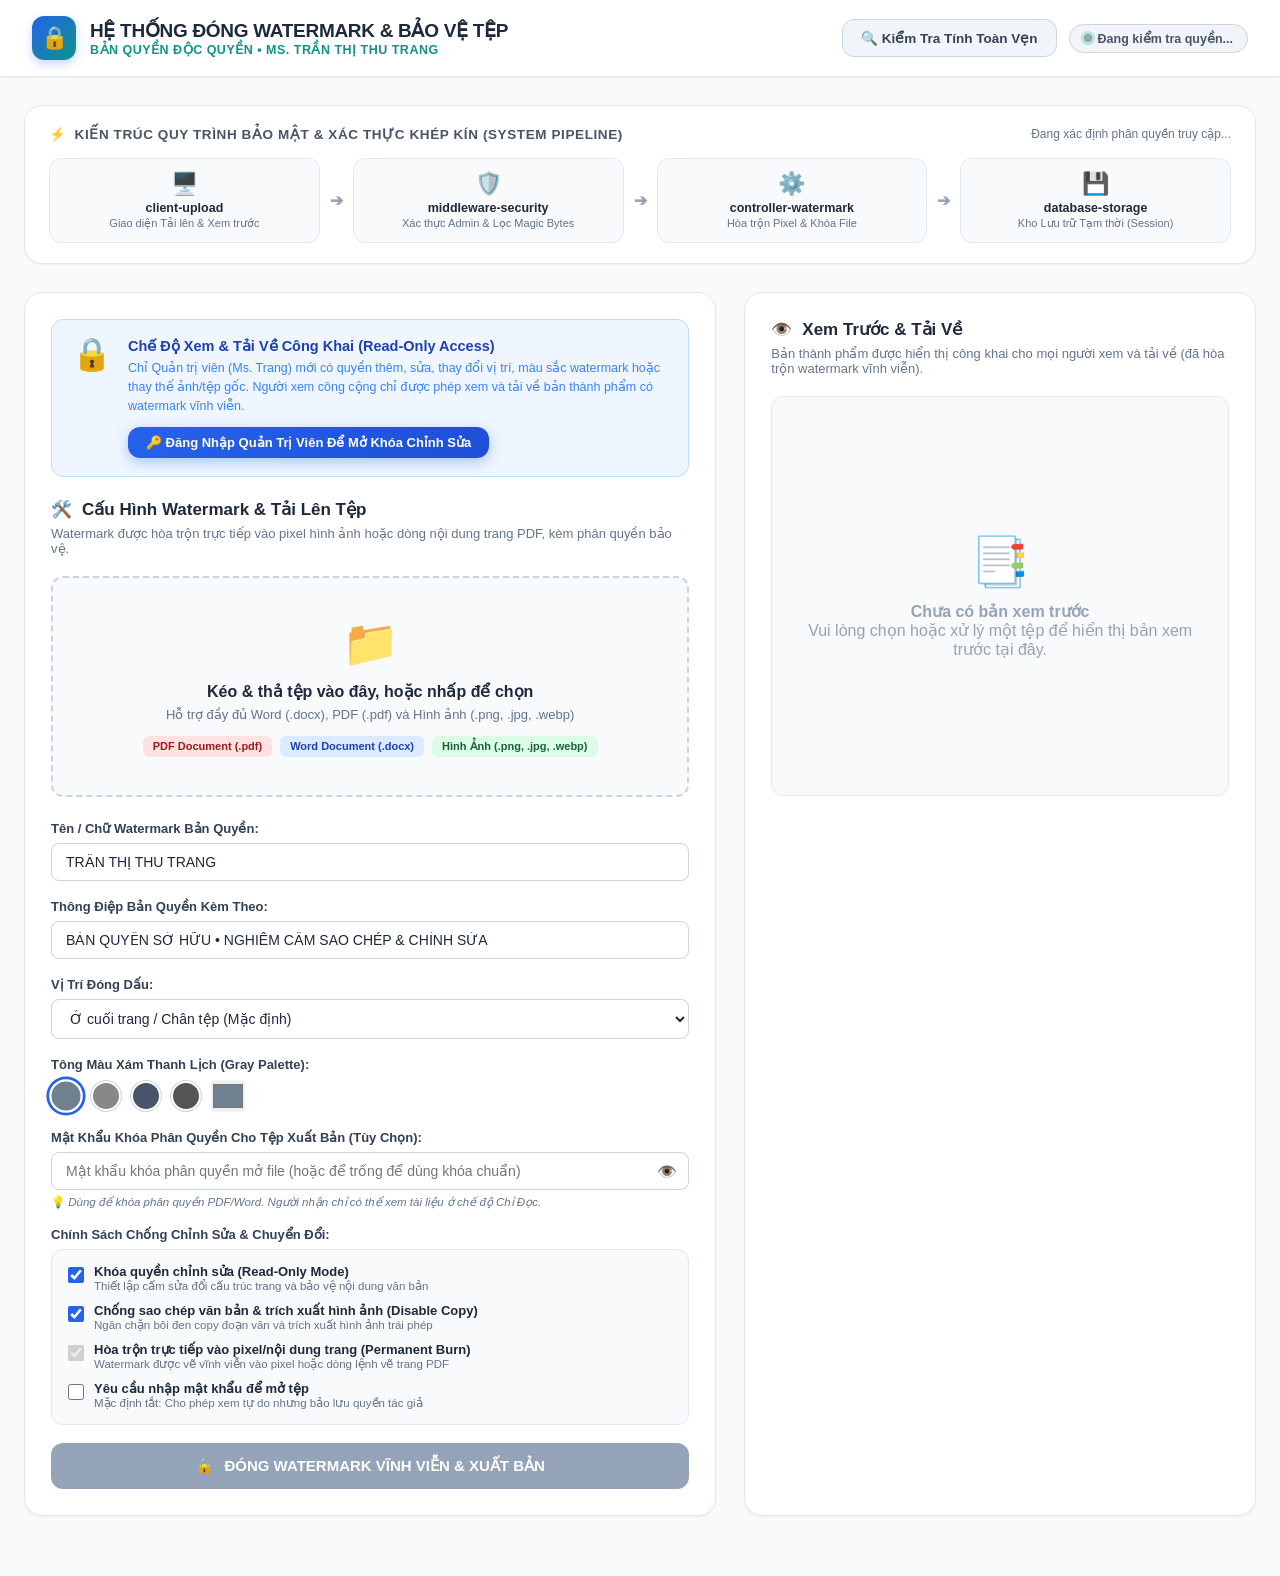
==== public/index.html @ 15d232c6 "feat(netlify): deploy static frontend on Netlify with same-origin reverse proxy to Render Flask back" ====
<!DOCTYPE html>
<html lang="vi">
<head>
  <meta charset="UTF-8">
  <meta name="viewport" content="width=device-width, initial-scale=1.0">
  <meta name="csrf-token" content="">
  <title>Hệ Thống Đóng Watermark & Bảo Vệ Bản Quyền | Ms. Trần Thị Thu Trang</title>
  <link rel="stylesheet" href="/static/css/style.css">
  <link rel="icon" href="data:image/svg+xml,<svg xmlns=%22http://www.w3.org/2000/svg%22 viewBox=%220 0 100 100%22><text y=%22.9em%22 font-size=%2290%22>🔒</text></svg>">
</head>
<body>

  <!-- Thanh Điều Hướng Trên Cùng -->
  <header class="navbar">
    <div class="brand">
      <div class="brand-icon">🔒</div>
      <div class="brand-text">
        <h1>HỆ THỐNG ĐÓNG WATERMARK & BẢO VỆ TỆP</h1>
        <p>Bản Quyền Độc Quyền • Ms. Trần Thị Thu Trang</p>
      </div>
    </div>
    <div class="nav-actions">
      <!-- Nút Kiểm Tra Tính Toàn Vẹn -->
      <button type="button" class="btn-secondary" id="btnOpenIntegrityModal">
        🔍 Kiểm Tra Tính Toàn Vẹn
      </button>

      <!-- Huy hiệu Trạng thái Quyền Hạn -->
      <div id="authStatusBadge" class="badge-admin-status badge-guest-active">
        <span class="status-dot" style="background: #94a3b8;"></span>
        <span id="authStatusText">Đang kiểm tra quyền...</span>
      </div>

      <!-- Các nút Hành động Xác thực -->
      <button type="button" class="btn-header btn-login-gold" id="btnOpenLoginModal" style="display: none;">
        🔑 Đăng Nhập Quản Trị
      </button>

      <button type="button" class="btn-header btn-login-gold" id="btnOpenSetupModal" style="display: none;">
        🚀 Thiết Lập Ban Đầu
      </button>

      <button type="button" class="btn-secondary" id="btnOpenChangePassModal" style="display: none;">
        ⚙️ Đổi Mật Khẩu
      </button>

      <button type="button" class="btn-header btn-admin-logout" id="btnLogout" style="display: none;">
        🚪 Đăng Xuất
      </button>
    </div>
  </header>

  <main class="container">

    <!-- Khối Biểu Đồ Kiến Trúc Hệ Thống (4 Khối Theo Đặc Tả) -->
    <section class="architecture-card">
      <div class="arch-header">
        <div class="arch-title">
          <span>⚡</span> Kiến Trúc Quy Trình Bảo Mật & Xác Thực Khép Kín (System Pipeline)
        </div>
        <span id="pipelineRoleNote" style="font-size: 12px; color: var(--text-muted);">
          Đang xác định phân quyền truy cập...
        </span>
      </div>

      <div class="pipeline-flow">
        <!-- Node 1: client-upload -->
        <div class="pipeline-node" id="node-client">
          <div class="node-icon">🖥️</div>
          <div class="node-name">client-upload</div>
          <div class="node-desc">Giao diện Tải lên & Xem trước</div>
        </div>

        <div class="flow-arrow">➔</div>

        <!-- Node 2: middleware-security -->
        <div class="pipeline-node" id="node-security">
          <div class="node-icon">🛡️</div>
          <div class="node-name">middleware-security</div>
          <div class="node-desc">Xác thực Admin & Lọc Magic Bytes</div>
        </div>

        <div class="flow-arrow">➔</div>

        <!-- Node 3: controller-watermark -->
        <div class="pipeline-node" id="node-watermark">
          <div class="node-icon">⚙️</div>
          <div class="node-name">controller-watermark</div>
          <div class="node-desc">Hòa trộn Pixel & Khóa File</div>
        </div>

        <div class="flow-arrow">➔</div>

        <!-- Node 4: database-storage -->
        <div class="pipeline-node" id="node-storage">
          <div class="node-icon">💾</div>
          <div class="node-name">database-storage</div>
          <div class="node-desc">Kho Lưu trữ Tạm thời (Session)</div>
        </div>
      </div>
    </section>

    <!-- Khung Làm Việc Chính (2 Cột) -->
    <div class="main-grid">

      <!-- Cột Trái: Trình Chỉnh Sửa Watermark (Chỉ Dành Cho Quản Trị Viên) -->
      <section class="card" id="editorCard">
        
        <!-- Thông Báo Cho Khách Chưa Đăng Nhập (Read-Only Notice) -->
        <div class="guest-notice-banner" id="guestNoticeBanner">
          <div class="guest-notice-icon">🔒</div>
          <div class="guest-notice-text">
            <h4>Chế Độ Xem & Tải Về Công Khai (Read-Only Access)</h4>
            <p>
              Chỉ Quản trị viên (Ms. Trang) mới có quyền thêm, sửa, thay đổi vị trí, màu sắc watermark hoặc thay thế ảnh/tệp gốc. Người xem công cộng chỉ được phép xem và tải về bản thành phẩm có watermark vĩnh viễn.
            </p>
            <button type="button" class="btn-primary" id="btnBannerLogin" style="width: auto; padding: 8px 18px; font-size: 13px;">
              🔑 Đăng Nhập Quản Trị Viên Để Mở Khóa Chỉnh Sửa
            </button>
          </div>
        </div>

        <!-- Tiêu đề Trình Biên Tập -->
        <h2 class="card-title">
          <span>🛠️</span> <span id="editorCardTitle">Cấu Hình Watermark & Tải Lên Tệp</span>
        </h2>
        <p class="card-subtitle" id="editorCardSubtitle">
          Watermark được hòa trộn trực tiếp vào pixel hình ảnh hoặc dòng nội dung trang PDF, kèm phân quyền bảo vệ.
        </p>

        <!-- Form Bao Bọc Biên Tập (Sẽ bị disable khi là khách) -->
        <div id="editorContentWrapper">

          <!-- Khu vực Kéo thả Tải lên Tệp (client-upload) -->
          <div class="dropzone" id="dropzone">
            <input type="file" id="fileInput" accept=".pdf,.docx,.png,.jpg,.jpeg,.webp" style="display: none;">
            <div class="dropzone-icon">📁</div>
            <div class="dropzone-text">
              <h3>Kéo & thả tệp vào đây, hoặc nhấp để chọn</h3>
              <p>Hỗ trợ đầy đủ Word (.docx), PDF (.pdf) và Hình ảnh (.png, .jpg, .webp)</p>
            </div>
            <div class="format-badges">
              <span class="badge badge-pdf">PDF Document (.pdf)</span>
              <span class="badge badge-docx">Word Document (.docx)</span>
              <span class="badge badge-img">Hình Ảnh (.png, .jpg, .webp)</span>
            </div>
          </div>

          <!-- Thông tin tệp đã chọn -->
          <div class="file-info-box" id="fileInfoBox">
            <div class="file-info-left">
              <div class="file-type-icon" id="fileIcon">📄</div>
              <div class="file-details">
                <h4 id="fileName">tailieu.pdf</h4>
                <span id="fileSize">2.4 MB • PDF</span>
              </div>
            </div>
            <button type="button" class="btn-remove-file" id="btnRemoveFile" title="Xóa tệp đã chọn">✖</button>
          </div>

          <!-- Form Cấu hình Watermark & Khóa Bảo Mật -->
          <form id="formConfig" style="margin-top: 24px;">

            <!-- Nội dung Watermark -->
            <div class="form-group">
              <label class="form-label">Tên / Chữ Watermark Bản Quyền:</label>
              <input type="text" id="inputWatermarkText" name="watermark_text" class="form-input" value="TRẦN THỊ THU TRANG" required>
            </div>

            <!-- Ghi chú phụ kèm theo -->
            <div class="form-group">
              <label class="form-label">Thông Điệp Bản Quyền Kèm Theo:</label>
              <input type="text" id="inputSubText" name="sub_text" class="form-input" value="BẢN QUYỀN SỞ HỮU • NGHIÊM CẤM SAO CHÉP & CHỈNH SỬA">
            </div>

            <!-- Vị trí Watermark -->
            <div class="form-group">
              <label class="form-label">Vị Trí Đóng Dấu:</label>
              <select id="selectPosition" name="position" class="form-input">
                <option value="bottom-center" selected>Ở cuối trang / Chân tệp (Mặc định)</option>
                <option value="bottom-right">Góc dưới bên phải</option>
                <option value="bottom-left">Góc dưới bên trái</option>
              </select>
            </div>

            <!-- Tone Màu Xám Thanh Lịch -->
            <div class="form-group">
              <label class="form-label">Tông Màu Xám Thanh Lịch (Gray Palette):</label>
              <div class="color-presets">
                <div class="color-option selected" data-color="#708090" style="background-color: #708090;" title="Slate Gray (Khuyên Dùng)"></div>
                <div class="color-option" data-color="#888888" style="background-color: #888888;" title="Cool Gray"></div>
                <div class="color-option" data-color="#475569" style="background-color: #475569;" title="Deep Charcoal"></div>
                <div class="color-option" data-color="#555555" style="background-color: #555555;" title="Dark Silver"></div>
                <input type="color" id="customColorInput" value="#708090" style="width: 34px; height: 32px; border: none; cursor: pointer; border-radius: 4px;">
              </div>
            </div>

            <!-- Mật Khẩu Khóa Quyền Mở/Sửa Tệp -->
            <div class="form-group">
              <label class="form-label">Mật Khẩu Khóa Phân Quyền Cho Tệp Xuất Bản (Tùy Chọn):</label>
              <div class="input-with-icon">
                <input type="password" id="passwordInput" name="password" class="form-input" placeholder="Mật khẩu khóa phân quyền mở file (hoặc để trống để dùng khóa chuẩn)">
                <button type="button" class="input-icon-btn" id="btnTogglePassword" title="Hiện/Ẩn mật khẩu">👁️</button>
              </div>
              <p style="font-size: 11.5px; color: var(--text-muted); margin-top: 5px;">
                💡 <em>Dùng để khóa phân quyền PDF/Word. Người nhận chỉ có thể xem tài liệu ở chế độ Chỉ Đọc.</em>
              </p>
            </div>

            <!-- Danh Sách Chính Sách Bảo Vệ -->
            <div class="form-group">
              <label class="form-label">Chính Sách Chống Chỉnh Sửa & Chuyển Đổi:</label>
              <div class="policy-list">
                <label class="policy-item">
                  <input type="checkbox" name="disallow_modify" value="true" checked>
                  <div class="policy-content">
                    <span class="policy-title">Khóa quyền chỉnh sửa (Read-Only Mode)</span>
                    <span class="policy-desc">Thiết lập cấm sửa đổi cấu trúc trang và bảo vệ nội dung văn bản</span>
                  </div>
                </label>

                <label class="policy-item">
                  <input type="checkbox" name="disallow_copy" value="true" checked>
                  <div class="policy-content">
                    <span class="policy-title">Chống sao chép văn bản & trích xuất hình ảnh (Disable Copy)</span>
                    <span class="policy-desc">Ngăn chặn bôi đen copy đoạn văn và trích xuất hình ảnh trái phép</span>
                  </div>
                </label>

                <label class="policy-item">
                  <input type="checkbox" name="anti_convert" value="true" checked disabled>
                  <div class="policy-content">
                    <span class="policy-title">Hòa trộn trực tiếp vào pixel/nội dung trang (Permanent Burn)</span>
                    <span class="policy-desc">Watermark được vẽ vĩnh viễn vào pixel hoặc dòng lệnh vẽ trang PDF</span>
                  </div>
                </label>

                <label class="policy-item">
                  <input type="checkbox" name="require_password_to_open" value="true">
                  <div class="policy-content">
                    <span class="policy-title">Yêu cầu nhập mật khẩu để mở tệp</span>
                    <span class="policy-desc">Mặc định tắt: Cho phép xem tự do nhưng bảo lưu quyền tác giả</span>
                  </div>
                </label>
              </div>
            </div>

            <!-- Nút Thực Thi Chính -->
            <button type="submit" class="btn-primary" id="btnSubmit" disabled>
              <span>🔒</span> ĐÓNG WATERMARK VĨNH VIỄN & XUẤT BẢN
            </button>
          </form>

        </div>
      </section>

      <!-- Cột Phải: Xem Trước Thành Phẩm & Tải Về Công Khai -->
      <section class="card">
        <div style="display: flex; justify-content: space-between; align-items: center; margin-bottom: 6px;">
          <h2 class="card-title" style="margin-bottom: 0;">
            <span>👁️</span> Xem Trước & Tải Về
          </h2>
          <div style="display: flex; gap: 8px;">
            <button type="button" class="btn-secondary" id="btnDownloadOriginal" style="display: none; background: #475569; color: white; border: none; font-size: 12px;" title="Chỉ Quản trị viên mới được phép tải tệp gốc">
              📦 Tải Tệp Gốc (Admin)
            </button>
            <button type="button" class="btn-secondary" id="btnDownload" style="display: none; background: #16a34a; color: white; border: none;">
              <span>⬇️</span> TẢI VỀ TỆP ĐÃ BẢO VỆ
            </button>
          </div>
        </div>
        <p class="card-subtitle">
          Bản thành phẩm được hiển thị công khai cho mọi người xem và tải về (đã hòa trộn watermark vĩnh viễn).
        </p>

        <!-- Khung xem trước hình ảnh / trang tài liệu -->
        <div class="preview-container" id="previewContainer">
          <div class="preview-empty" id="previewEmpty">
            <div class="preview-empty-icon">📑</div>
            <h4>Chưa có bản xem trước</h4>
            <p>Vui lòng chọn hoặc xử lý một tệp để hiển thị bản xem trước tại đây.</p>
          </div>
          <img id="previewImage" class="preview-image" style="display: none;" alt="Xem trước tài liệu đã đóng watermark">
        </div>

        <!-- Chứng Thư Bảo Mật & Toàn Vẹn Tệp (Certificate Card) -->
        <div class="certificate-card" id="certificateCard">
          <div class="cert-header">
            <div class="cert-title">
              <span>🛡️</span> CHỨNG THỰC BẢN QUYỀN TOÀN VẸN
            </div>
            <span style="font-size: 11px; background: #bbf7d0; color: #15803d; padding: 2px 8px; border-radius: 999px; font-weight: 700;">
              VERIFIED
            </span>
          </div>

          <div class="cert-item">
            <span class="cert-label">Tên tệp xuất bản:</span>
            <span class="cert-val" id="certOriginalName">-</span>
          </div>

          <div class="cert-item">
            <span class="cert-label">Dung lượng trước / sau:</span>
            <span class="cert-val"><span id="certOriginalSize">-</span> ➔ <span id="certProtectedSize">-</span></span>
          </div>

          <div class="cert-item">
            <span class="cert-label">Mã SHA-256 gốc:</span>
            <span class="cert-val" id="certOriginalSha">-</span>
          </div>

          <div class="cert-item">
            <span class="cert-label">Mã SHA-256 sau khi khóa:</span>
            <span class="cert-val" id="certProtectedSha" style="color: #15803d; font-weight: bold;">-</span>
          </div>

          <div class="cert-item">
            <span class="cert-label">Cơ chế nhúng watermark:</span>
            <span class="cert-val" style="color: #1e40af; font-weight: 600;">Hòa trộn trực tiếp vào pixel / nội dung trang</span>
          </div>

          <div class="cert-item">
            <span class="cert-label">Trạng thái khóa:</span>
            <span class="cert-val" id="certLockStatus">-</span>
          </div>
        </div>

        <!-- Thư Viện Các Tệp Đã Hoàn Thành (Gallery Dành Cho Khách) -->
        <div class="gallery-section" id="gallerySection" style="display: none;">
          <div class="gallery-title">
            <span>📚</span> Các Tệp Đã Đóng Watermark Gần Đây:
          </div>
          <div class="gallery-grid" id="galleryGrid">
            <!-- Render động các tệp -->
          </div>
        </div>

      </section>
    </div>
  </main>

  <!-- Loading Overlay với thông tin chi tiết từng Node -->
  <div class="loading-overlay" id="loadingOverlay">
    <div class="loading-box">
      <div class="spinner"></div>
      <div class="loading-step" id="loadingStepText">Đang khởi động tiến trình...</div>
      <div class="loading-detail" id="loadingDetailText">Đang chuyển tiếp dữ liệu qua các khối bảo mật...</div>
    </div>
  </div>

  <!-- Modal Đăng Nhập Quản Trị Viên -->
  <div class="modal" id="modalAdminLogin">
    <div class="modal-content">
      <div class="modal-header">
        <h3 style="font-size: 16px; font-weight: 700; color: #1e293b;">
          🔑 Đăng Nhập Quản Trị Viên (Ms. Trang)
        </h3>
        <button class="modal-close" id="btnCloseLoginModal">✖</button>
      </div>

      <p style="font-size: 13px; color: var(--text-muted); margin-bottom: 14px;">
        Nhập mật khẩu quản trị viên để mở khóa toàn bộ quyền chỉnh sửa watermark, tải lên tệp mới và cấu hình khóa.
      </p>

      <div class="rate-limit-warning" id="loginRateWarning"></div>

      <form id="formAdminLogin">
        <div class="form-group">
          <label class="form-label">Mật Khẩu Quản Trị Viên:</label>
          <div class="input-with-icon">
            <input type="password" id="inputAdminPassword" class="form-input" placeholder="Nhập mật khẩu quản trị viên..." required>
            <button type="button" class="input-icon-btn" id="btnToggleLoginPass" title="Hiện/Ẩn">👁️</button>
          </div>
        </div>

        <button type="submit" class="btn-primary" id="btnSubmitLogin" style="margin-top: 10px;">
          Đăng Nhập
        </button>
      </form>
    </div>
  </div>

  <!-- Modal Thiết Lập Mật Khẩu Lần Đầu (Initial Setup) -->
  <div class="modal" id="modalAdminSetup">
    <div class="modal-content">
      <div class="modal-header">
        <h3 style="font-size: 16px; font-weight: 700; color: #1e293b;">
          🚀 Thiết Lập Mật Khẩu Quản Trị Viên Lần Đầu
        </h3>
        <button class="modal-close" id="btnCloseSetupModal">✖</button>
      </div>

      <p style="font-size: 13px; color: var(--text-muted); margin-bottom: 14px;">
        Hệ thống chưa có mật khẩu quản trị. Vui lòng thiết lập mật khẩu bảo mật (tối thiểu 6 ký tự). Mật khẩu này được lưu trữ an toàn bằng thuật toán Scrypt và không thể khôi phục nếu quên.
      </p>

      <form id="formAdminSetup">
        <div class="form-group" id="setupTokenGroup" style="display: none;">
          <label class="form-label">Mã Kích Hoạt Thiết Lập (Setup Token):</label>
          <div style="position: relative;">
            <input type="password" id="inputSetupToken" class="form-input" placeholder="Nhập mã Setup Token (từ ADMIN_SETUP_TOKEN trên Render)..." style="padding-right: 40px;">
            <button type="button" id="btnToggleSetupToken" style="position: absolute; right: 10px; top: 50%; transform: translateY(-50%); background: none; border: none; cursor: pointer; font-size: 16px; color: var(--text-muted);" title="Ẩn/Hiện token">👁️</button>
          </div>
          <p style="font-size: 11.5px; color: var(--text-muted); margin-top: 4px;">
            🔒 <em>Mã bảo mật chống chiếm đoạt quyền quản trị (khớp với biến ADMIN_SETUP_TOKEN hoặc SETUP_TOKEN trên Render).</em>
          </p>
        </div>

        <div class="form-group">
          <label class="form-label">Mật Khẩu Mới:</label>
          <input type="password" id="inputSetupPassword" class="form-input" placeholder="Nhập mật khẩu (tối thiểu 6 ký tự)..." required minlength="6">
        </div>

        <div class="form-group">
          <label class="form-label">Xác Nhận Mật Khẩu:</label>
          <input type="password" id="inputSetupConfirm" class="form-input" placeholder="Nhập lại mật khẩu..." required minlength="6">
        </div>

        <button type="submit" class="btn-primary" id="btnSubmitSetup" style="margin-top: 10px;">
          Lưu & Khởi Tạo Quản Trị Viên
        </button>
      </form>
    </div>
  </div>

  <!-- Modal Đổi Mật Khẩu Quản Trị Viên -->
  <div class="modal" id="modalChangePassword">
    <div class="modal-content">
      <div class="modal-header">
        <h3 style="font-size: 16px; font-weight: 700; color: #1e293b;">
          ⚙️ Đổi Mật Khẩu Quản Trị Viên
        </h3>
        <button class="modal-close" id="btnCloseChangePassModal">✖</button>
      </div>

      <form id="formChangePassword">
        <div class="form-group">
          <label class="form-label">Mật Khẩu Hiện Tại:</label>
          <input type="password" id="inputCurrentPass" class="form-input" placeholder="Nhập mật khẩu hiện tại..." required>
        </div>

        <div class="form-group">
          <label class="form-label">Mật Khẩu Mới:</label>
          <input type="password" id="inputNewPass" class="form-input" placeholder="Nhập mật khẩu mới (tối thiểu 6 ký tự)..." required minlength="6">
        </div>

        <div class="form-group">
          <label class="form-label">Xác Nhận Mật Khẩu Mới:</label>
          <input type="password" id="inputConfirmNewPass" class="form-input" placeholder="Nhập lại mật khẩu mới..." required minlength="6">
        </div>

        <button type="submit" class="btn-primary" id="btnSubmitChangePass" style="margin-top: 10px;">
          Cập Nhật Mật Khẩu
        </button>
      </form>
    </div>
  </div>

  <!-- Modal Kiểm Tra Tính Toàn Vẹn Tệp -->
  <div class="modal" id="modalIntegrity">
    <div class="modal-content">
      <div class="modal-header">
        <h3 style="font-size: 16px; font-weight: 700; color: #1e293b;">
          🔍 Kiểm Tra Tính Toàn Vẹn & Chống Giả Mạo
        </h3>
        <button class="modal-close" id="btnCloseIntegrityModal">✖</button>
      </div>

      <p style="font-size: 13px; color: var(--text-muted); margin-bottom: 16px;">
        Dán mã SHA-256 đối chiếu hoặc tải tệp cần kiểm chứng vào để xác thực tệp có bị sửa đổi hay không.
      </p>

      <div class="form-group">
        <label class="form-label">Mã SHA-256 đối chiếu (Expected Hash):</label>
        <input type="text" id="expectedHashInput" class="form-input" placeholder="Dán mã SHA-256 từ chứng thư vào đây...">
      </div>

      <div class="dropzone" id="verifyDropzone" style="padding: 24px 16px;">
        <input type="file" id="verifyFileInput" style="display: none;">
        <div style="font-size: 32px; margin-bottom: 8px;">📂</div>
        <div style="font-size: 13.5px; font-weight: 600;">Chọn hoặc thả tệp cần kiểm tra vào đây</div>
      </div>

      <div id="verifyResultBox" style="display: none; margin-top: 16px; background: #f8fafc; border: 1px solid #e2e8f0; padding: 14px; border-radius: 8px;">
        <div style="font-size: 12.5px; margin-bottom: 6px;">
          <strong>SHA-256 thực tế:</strong>
          <div id="verifyActualHash" style="font-family: monospace; font-size: 11px; word-break: break-all; color: #334155; margin-top: 2px;"></div>
        </div>
        <div id="verifyMatchStatus" style="font-size: 13px; margin-top: 8px;"></div>
      </div>
    </div>
  </div>

  <!-- Toast Thông Báo -->
  <div class="toast" id="toast"></div>

  <!-- Script Khởi Chạy -->
  <script src="/static/js/app.js"></script>
</body>
</html>
---- static/css/style.css ----
/* 
  Hệ thống Đóng Watermark & Khóa Tệp Chống Chỉnh Sửa
  Giao diện Cao Cấp & Thanh Lịch - Dành riêng cho Ms. Trần Thị Thu Trang
*/

:root {
  --primary: #2563eb;
  --primary-hover: #1d4ed8;
  --primary-light: #eff6ff;
  --secondary: #475569;
  --accent: #0d9488;
  --accent-light: #f0fdfa;
  --success: #16a34a;
  --warning: #d97706;
  --danger: #dc2626;
  
  --bg-main: #f8fafc;
  --card-bg: #ffffff;
  --border-color: #e2e8f0;
  --text-main: #0f172a;
  --text-muted: #64748b;
  --text-light: #94a3b8;
  
  --shadow-sm: 0 1px 2px 0 rgb(0 0 0 / 0.05);
  --shadow-md: 0 4px 6px -1px rgb(0 0 0 / 0.1), 0 2px 4px -2px rgb(0 0 0 / 0.1);
  --shadow-lg: 0 10px 15px -3px rgb(0 0 0 / 0.1), 0 4px 6px -4px rgb(0 0 0 / 0.1);
  --shadow-xl: 0 20px 25px -5px rgb(0 0 0 / 0.1), 0 8px 10px -6px rgb(0 0 0 / 0.1);
  
  --radius-sm: 8px;
  --radius-md: 12px;
  --radius-lg: 18px;
  --radius-xl: 24px;
}

* {
  margin: 0;
  padding: 0;
  box-sizing: border-box;
  font-family: -apple-system, BlinkMacSystemFont, "Segoe UI", Roboto, "Helvetica Neue", Arial, sans-serif;
}

body {
  background-color: var(--bg-main);
  color: var(--text-main);
  min-height: 100vh;
  display: flex;
  flex-direction: column;
}

/* Header & Navigation */
.navbar {
  background: #ffffff;
  border-bottom: 1px solid var(--border-color);
  padding: 16px 32px;
  display: flex;
  justify-content: space-between;
  align-items: center;
  position: sticky;
  top: 0;
  z-index: 50;
  box-shadow: var(--shadow-sm);
}

.brand {
  display: flex;
  align-items: center;
  gap: 14px;
}

.brand-icon {
  width: 44px;
  height: 44px;
  border-radius: var(--radius-md);
  background: linear-gradient(135deg, #2563eb, #0d9488);
  display: flex;
  align-items: center;
  justify-content: center;
  color: white;
  font-size: 22px;
  box-shadow: 0 4px 10px rgba(37, 99, 235, 0.25);
}

.brand-text h1 {
  font-size: 19px;
  font-weight: 700;
  color: #1e293b;
  letter-spacing: -0.3px;
}

.brand-text p {
  font-size: 12.5px;
  color: var(--accent);
  font-weight: 600;
  text-transform: uppercase;
  letter-spacing: 0.5px;
}

.nav-actions {
  display: flex;
  align-items: center;
  gap: 12px;
}

.status-badge {
  display: inline-flex;
  align-items: center;
  gap: 6px;
  background: #ecfdf5;
  color: #059669;
  border: 1px solid #a7f3d0;
  padding: 6px 14px;
  border-radius: 999px;
  font-size: 12.5px;
  font-weight: 600;
}

.status-dot {
  width: 8px;
  height: 8px;
  border-radius: 50%;
  background: #10b981;
  box-shadow: 0 0 0 3px rgba(16, 185, 129, 0.25);
}

/* Container */
.container {
  max-width: 1280px;
  margin: 0 auto;
  padding: 28px 24px 60px;
  flex: 1;
}

/* Architecture Flow Diagram Card */
.architecture-card {
  background: #ffffff;
  border: 1px solid var(--border-color);
  border-radius: var(--radius-lg);
  padding: 20px 24px;
  margin-bottom: 28px;
  box-shadow: var(--shadow-sm);
}

.arch-header {
  display: flex;
  justify-content: space-between;
  align-items: center;
  margin-bottom: 16px;
}

.arch-title {
  font-size: 13.5px;
  font-weight: 700;
  color: var(--secondary);
  text-transform: uppercase;
  letter-spacing: 0.6px;
  display: flex;
  align-items: center;
  gap: 8px;
}

.pipeline-flow {
  display: grid;
  grid-template-columns: 1fr auto 1fr auto 1fr auto 1fr;
  align-items: center;
  gap: 10px;
}

.pipeline-node {
  background: #f8fafc;
  border: 1px solid #e2e8f0;
  border-radius: var(--radius-md);
  padding: 12px 14px;
  text-align: center;
  transition: all 0.3s ease;
  position: relative;
}

.pipeline-node.active {
  background: #eff6ff;
  border-color: #3b82f6;
  box-shadow: 0 0 0 3px rgba(59, 130, 246, 0.15);
}

.pipeline-node.success {
  background: #f0fdf4;
  border-color: #22c55e;
}

.node-icon {
  font-size: 22px;
  margin-bottom: 4px;
}

.node-name {
  font-size: 12.5px;
  font-weight: 700;
  color: #1e293b;
  margin-bottom: 2px;
}

.node-desc {
  font-size: 11px;
  color: var(--text-muted);
}

.flow-arrow {
  color: var(--text-light);
  font-size: 16px;
  font-weight: bold;
}

/* Main Grid Layout */
.main-grid {
  display: grid;
  grid-template-columns: 1.15fr 0.85fr;
  gap: 28px;
}

@media (max-width: 992px) {
  .main-grid {
    grid-template-columns: 1fr;
  }
  .pipeline-flow {
    grid-template-columns: 1fr;
    gap: 8px;
  }
  .flow-arrow {
    transform: rotate(90deg);
    text-align: center;
  }
}

/* Card Styling */
.card {
  background: var(--card-bg);
  border: 1px solid var(--border-color);
  border-radius: var(--radius-lg);
  padding: 26px;
  box-shadow: var(--shadow-sm);
}

.card-title {
  font-size: 17px;
  font-weight: 700;
  color: #1e293b;
  margin-bottom: 6px;
  display: flex;
  align-items: center;
  gap: 10px;
}

.card-subtitle {
  font-size: 13px;
  color: var(--text-muted);
  margin-bottom: 20px;
}

/* Dropzone */
.dropzone {
  border: 2px dashed #cbd5e1;
  border-radius: var(--radius-md);
  padding: 38px 24px;
  text-align: center;
  background: #f8fafc;
  cursor: pointer;
  transition: all 0.25s ease;
  position: relative;
}

.dropzone:hover, .dropzone.dragover {
  border-color: var(--primary);
  background: #f0f7ff;
}

.dropzone-icon {
  font-size: 46px;
  margin-bottom: 12px;
  color: #3b82f6;
}

.dropzone-text h3 {
  font-size: 16px;
  font-weight: 600;
  color: #1e293b;
  margin-bottom: 6px;
}

.dropzone-text p {
  font-size: 13px;
  color: var(--text-muted);
  margin-bottom: 14px;
}

.format-badges {
  display: flex;
  justify-content: center;
  gap: 8px;
  flex-wrap: wrap;
}

.badge {
  font-size: 11px;
  font-weight: 600;
  padding: 4px 10px;
  border-radius: 6px;
  background: #e2e8f0;
  color: #334155;
}

.badge-pdf { background: #fee2e2; color: #991b1b; }
.badge-docx { background: #dbeafe; color: #1e40af; }
.badge-img { background: #dcfce7; color: #166534; }

/* File Info Box */
.file-info-box {
  display: none;
  background: #f1f5f9;
  border: 1px solid #cbd5e1;
  border-radius: var(--radius-md);
  padding: 14px 18px;
  margin-top: 18px;
  align-items: center;
  justify-content: space-between;
}

.file-info-left {
  display: flex;
  align-items: center;
  gap: 14px;
  overflow: hidden;
}

.file-type-icon {
  font-size: 28px;
}

.file-details h4 {
  font-size: 14px;
  font-weight: 600;
  color: #1e293b;
  white-space: nowrap;
  overflow: hidden;
  text-overflow: ellipsis;
  max-width: 320px;
}

.file-details span {
  font-size: 12px;
  color: var(--text-muted);
}

.btn-remove-file {
  background: none;
  border: none;
  color: var(--danger);
  font-size: 18px;
  cursor: pointer;
  padding: 4px 8px;
  border-radius: 4px;
}

.btn-remove-file:hover {
  background: #fee2e2;
}

/* Form Controls */
.form-group {
  margin-bottom: 18px;
}

.form-label {
  display: block;
  font-size: 13px;
  font-weight: 600;
  color: #334155;
  margin-bottom: 7px;
}

.form-input {
  width: 100%;
  padding: 10px 14px;
  border: 1px solid #cbd5e1;
  border-radius: var(--radius-sm);
  font-size: 14px;
  color: #1e293b;
  background: #ffffff;
  transition: border-color 0.2s;
}

.form-input:focus {
  outline: none;
  border-color: var(--primary);
  box-shadow: 0 0 0 3px rgba(37, 99, 235, 0.12);
}

.input-with-icon {
  position: relative;
}

.input-icon-btn {
  position: absolute;
  right: 12px;
  top: 50%;
  transform: translateY(-50%);
  background: none;
  border: none;
  cursor: pointer;
  color: var(--text-muted);
  font-size: 16px;
}

/* Color Presets */
.color-presets {
  display: flex;
  gap: 10px;
  align-items: center;
  margin-top: 8px;
}

.color-option {
  width: 30px;
  height: 30px;
  border-radius: 50%;
  cursor: pointer;
  border: 2px solid #ffffff;
  box-shadow: 0 0 0 1px #cbd5e1;
  transition: transform 0.2s;
}

.color-option:hover {
  transform: scale(1.1);
}

.color-option.selected {
  box-shadow: 0 0 0 2.5px var(--primary);
  transform: scale(1.12);
}

/* Checkbox Policies List */
.policy-list {
  background: #f8fafc;
  border: 1px solid #e2e8f0;
  border-radius: var(--radius-md);
  padding: 14px 16px;
  display: flex;
  flex-direction: column;
  gap: 10px;
}

.policy-item {
  display: flex;
  align-items: flex-start;
  gap: 10px;
  cursor: pointer;
}

.policy-item input[type="checkbox"] {
  margin-top: 3px;
  accent-color: var(--primary);
  width: 16px;
  height: 16px;
  cursor: pointer;
}

.policy-content {
  display: flex;
  flex-direction: column;
}

.policy-title {
  font-size: 13px;
  font-weight: 600;
  color: #1e293b;
}

.policy-desc {
  font-size: 11.5px;
  color: var(--text-muted);
}

/* Buttons */
.btn-primary {
  width: 100%;
  background: linear-gradient(135deg, #2563eb, #1d4ed8);
  color: #ffffff;
  border: none;
  border-radius: var(--radius-md);
  padding: 14px 20px;
  font-size: 15px;
  font-weight: 700;
  cursor: pointer;
  display: flex;
  align-items: center;
  justify-content: center;
  gap: 10px;
  box-shadow: 0 4px 14px rgba(37, 99, 235, 0.35);
  transition: all 0.2s ease;
}

.btn-primary:hover {
  background: linear-gradient(135deg, #1d4ed8, #1e40af);
  transform: translateY(-1px);
  box-shadow: 0 6px 18px rgba(37, 99, 235, 0.45);
}

.btn-primary:disabled {
  background: #94a3b8;
  cursor: not-allowed;
  transform: none;
  box-shadow: none;
}

.btn-secondary {
  background: #f1f5f9;
  color: #334155;
  border: 1px solid #cbd5e1;
  border-radius: var(--radius-md);
  padding: 10px 18px;
  font-size: 13.5px;
  font-weight: 600;
  cursor: pointer;
  display: inline-flex;
  align-items: center;
  gap: 8px;
  transition: background 0.2s;
}

.btn-secondary:hover {
  background: #e2e8f0;
}

/* Preview & Result Section */
.preview-container {
  min-height: 400px;
  display: flex;
  flex-direction: column;
  justify-content: center;
  align-items: center;
  border: 1px solid #e2e8f0;
  border-radius: var(--radius-md);
  background: #f8fafc;
  overflow: hidden;
  position: relative;
}

.preview-empty {
  text-align: center;
  padding: 40px 20px;
  color: var(--text-light);
}

.preview-empty-icon {
  font-size: 48px;
  margin-bottom: 12px;
}

.preview-image {
  max-width: 100%;
  max-height: 520px;
  object-fit: contain;
  display: block;
  box-shadow: var(--shadow-md);
  border-radius: 4px;
}

/* Certificate Card */
.certificate-card {
  margin-top: 18px;
  background: #f0fdf4;
  border: 1px solid #bbf7d0;
  border-radius: var(--radius-md);
  padding: 16px;
  display: none;
}

.cert-header {
  display: flex;
  align-items: center;
  justify-content: space-between;
  margin-bottom: 12px;
}

.cert-title {
  font-size: 13.5px;
  font-weight: 700;
  color: #15803d;
  display: flex;
  align-items: center;
  gap: 6px;
}

.cert-item {
  display: flex;
  justify-content: space-between;
  font-size: 12.5px;
  margin-bottom: 6px;
}

.cert-label {
  color: #166534;
  font-weight: 600;
}

.cert-val {
  color: #1e293b;
  font-family: monospace;
  font-size: 11.5px;
  word-break: break-all;
  max-width: 280px;
  text-align: right;
}

/* Progress Spinner Overlay */
.loading-overlay {
  display: none;
  position: fixed;
  top: 0;
  left: 0;
  right: 0;
  bottom: 0;
  background: rgba(15, 23, 42, 0.65);
  backdrop-filter: blur(4px);
  z-index: 1000;
  justify-content: center;
  align-items: center;
}

.loading-box {
  background: #ffffff;
  padding: 32px 40px;
  border-radius: var(--radius-lg);
  text-align: center;
  box-shadow: var(--shadow-xl);
  max-width: 440px;
  width: 90%;
}

.spinner {
  width: 52px;
  height: 52px;
  border: 4px solid #e2e8f0;
  border-top-color: #2563eb;
  border-radius: 50%;
  animation: spin 0.85s linear infinite;
  margin: 0 auto 18px;
}

@keyframes spin {
  to { transform: rotate(360deg); }
}

.loading-step {
  font-size: 14px;
  font-weight: 600;
  color: #1e293b;
  margin-bottom: 6px;
}

.loading-detail {
  font-size: 12px;
  color: var(--text-muted);
}

/* Modal */
.modal {
  display: none;
  position: fixed;
  top: 0; left: 0; right: 0; bottom: 0;
  background: rgba(0, 0, 0, 0.6);
  z-index: 999;
  justify-content: center;
  align-items: center;
}

.modal-content {
  background: white;
  border-radius: var(--radius-lg);
  padding: 26px;
  max-width: 540px;
  width: 90%;
  box-shadow: var(--shadow-xl);
}

.modal-header {
  display: flex;
  justify-content: space-between;
  align-items: center;
  margin-bottom: 16px;
}

.modal-close {
  background: none;
  border: none;
  font-size: 20px;
  cursor: pointer;
  color: var(--text-muted);
}

/* Toast */
.toast {
  position: fixed;
  bottom: 24px;
  right: 24px;
  background: #1e293b;
  color: white;
  padding: 12px 20px;
  border-radius: var(--radius-md);
  box-shadow: var(--shadow-lg);
  font-size: 13.5px;
  display: none;
  z-index: 1001;
}

.toast.toast-error { background: #dc2626; }
.toast.toast-success { background: #16a34a; }

/* =======================================================
   ADMIN AUTHENTICATION & READ-ONLY ACCESS UPGRADES
   ======================================================= */

.badge-admin-status {
  display: inline-flex;
  align-items: center;
  gap: 6px;
  padding: 6px 14px;
  border-radius: 999px;
  font-size: 12.5px;
  font-weight: 700;
  border: 1px solid transparent;
}

.badge-admin-active {
  background: #fef3c7;
  color: #92400e;
  border-color: #fde68a;
}

.badge-guest-active {
  background: #f1f5f9;
  color: #475569;
  border-color: #cbd5e1;
}

.btn-header {
  padding: 7px 14px;
  font-size: 13px;
  font-weight: 600;
  border-radius: var(--radius-sm);
  cursor: pointer;
  display: inline-flex;
  align-items: center;
  gap: 6px;
  transition: all 0.2s;
}

.btn-login-gold {
  background: linear-gradient(135deg, #f59e0b, #d97706);
  color: #ffffff;
  border: none;
  box-shadow: 0 2px 8px rgba(217, 119, 6, 0.25);
}

.btn-login-gold:hover {
  background: linear-gradient(135deg, #d97706, #b45309);
  transform: translateY(-1px);
}

.btn-admin-logout {
  background: #fef2f2;
  color: #dc2626;
  border: 1px solid #fecaca;
}

.btn-admin-logout:hover {
  background: #fee2e2;
}

/* Guest Read-Only Notice Banner */
.guest-notice-banner {
  background: #eff6ff;
  border: 1.5px solid #bfdbfe;
  border-radius: var(--radius-md);
  padding: 18px 20px;
  margin-bottom: 22px;
  display: flex;
  gap: 16px;
  align-items: flex-start;
}

.guest-notice-icon {
  font-size: 32px;
  line-height: 1;
}

.guest-notice-text h4 {
  font-size: 14.5px;
  font-weight: 700;
  color: #1e40af;
  margin-bottom: 5px;
}

.guest-notice-text p {
  font-size: 12.5px;
  color: #3b82f6;
  margin-bottom: 12px;
  line-height: 1.5;
}

.form-disabled {
  opacity: 0.55;
  pointer-events: none;
  user-select: none;
  filter: grayscale(0.2);
}

.rate-limit-warning {
  display: none;
  background: #fef2f2;
  border: 1px solid #f87171;
  color: #b91c1c;
  padding: 10px 14px;
  border-radius: var(--radius-sm);
  font-size: 12.5px;
  margin-bottom: 14px;
  font-weight: 500;
}

.gallery-section {
  margin-top: 24px;
  border-top: 1px solid var(--border-color);
  padding-top: 20px;
}

.gallery-title {
  font-size: 14px;
  font-weight: 700;
  color: #334155;
  margin-bottom: 12px;
  display: flex;
  align-items: center;
  gap: 8px;
}

.gallery-grid {
  display: grid;
  grid-template-columns: repeat(auto-fill, minmax(130px, 1fr));
  gap: 12px;
}

.gallery-item {
  border: 1px solid var(--border-color);
  border-radius: var(--radius-sm);
  overflow: hidden;
  background: white;
  text-align: center;
  padding: 8px;
  cursor: pointer;
  transition: all 0.2s;
}

.gallery-item:hover {
  border-color: var(--primary);
  box-shadow: var(--shadow-sm);
  transform: translateY(-2px);
}

.gallery-thumb {
  width: 100%;
  height: 90px;
  object-fit: cover;
  border-radius: 4px;
  margin-bottom: 6px;
  background: #f1f5f9;
}

.gallery-name {
  font-size: 11px;
  font-weight: 600;
  color: #334155;
  white-space: nowrap;
  overflow: hidden;
  text-overflow: ellipsis;
}

/* =======================================================
   RESPONSIVE OPTIMIZATIONS (iPhone Safari, iPad & Mobile)
   ======================================================= */

/* iPad & Tablet Landscape / Portrait (768px - 1024px) */
@media (max-width: 1024px) {
  .navbar {
    padding: 14px 20px;
  }
  .main-grid {
    grid-template-columns: 1fr;
    gap: 20px;
  }
  .pipeline-flow {
    grid-template-columns: repeat(2, 1fr);
    gap: 12px;
  }
  .flow-arrow {
    display: none;
  }
}

/* iPhone & Mobile Devices (<= 768px) */
@media (max-width: 768px) {
  body {
    -webkit-overflow-scrolling: touch;
  }

  .navbar {
    padding: 12px 14px;
    flex-wrap: wrap;
    gap: 10px;
  }

  .brand {
    gap: 10px;
  }

  .brand-icon {
    width: 38px;
    height: 38px;
    font-size: 18px;
  }

  .brand-text h1 {
    font-size: 15px;
    line-height: 1.2;
  }

  .brand-text p {
    font-size: 11px;
  }

  .nav-actions {
    width: 100%;
    justify-content: flex-end;
    gap: 6px;
    flex-wrap: wrap;
  }

  .pipeline-flow {
    grid-template-columns: 1fr;
  }

  .card {
    padding: 18px 14px;
    border-radius: var(--radius-md);
  }

  /* Chống tự động phóng to (auto-zoom) khó chịu trên iOS Safari */
  input[type="text"],
  input[type="password"],
  select,
  textarea {
    font-size: 16px !important;
  }

  button,
  .btn-primary,
  .btn-secondary,
  .btn-header {
    min-height: 42px;
    touch-action: manipulation;
  }

  .modal-content {
    padding: 20px 16px;
    width: 95%;
    max-height: 90vh;
    overflow-y: auto;
    -webkit-overflow-scrolling: touch;
  }

  .toast {
    left: 14px;
    right: 14px;
    bottom: 14px;
    text-align: center;
  }

  .gallery-grid {
    grid-template-columns: repeat(auto-fill, minmax(105px, 1fr));
    gap: 8px;
  }
}
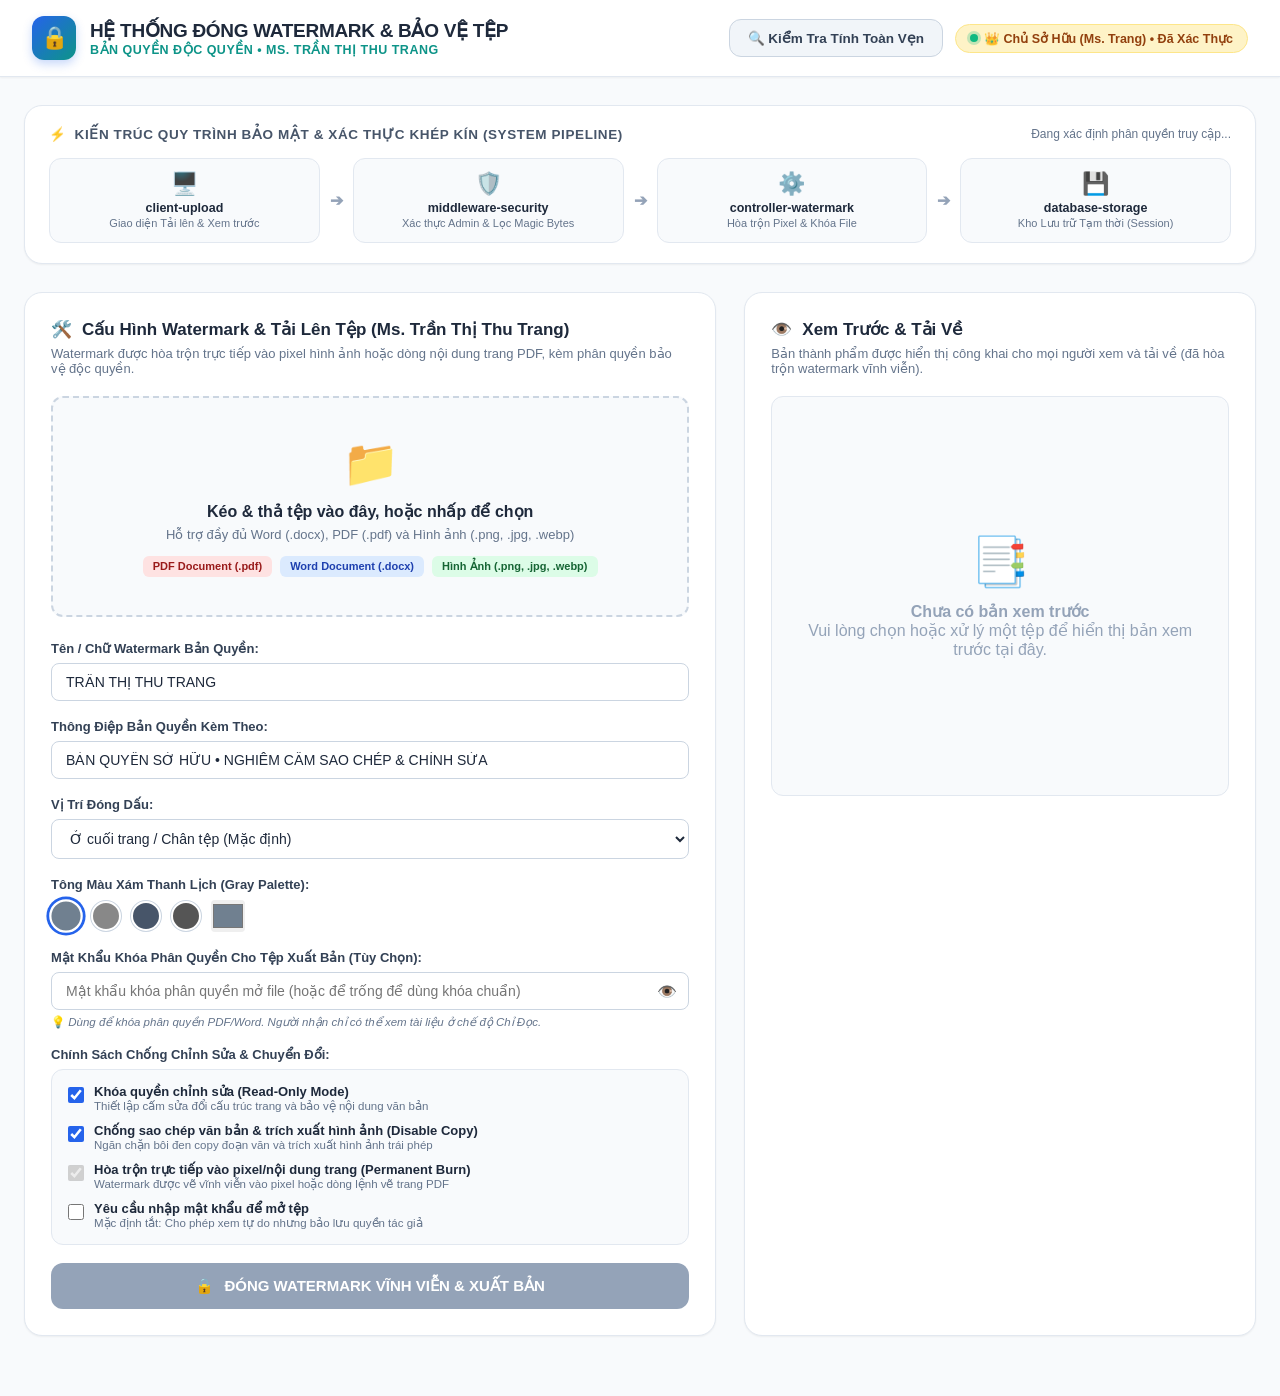
==== commit dcda9bae: "fix(ui/auth): completely remove owner login and setup popups, enable direct private website owner ac" ====
--- a/public/index.html
+++ b/public/index.html
@@ -26,27 +26,10 @@
       </button>
 
       <!-- Huy hiệu Trạng thái Quyền Hạn -->
-      <div id="authStatusBadge" class="badge-admin-status badge-guest-active">
-        <span class="status-dot" style="background: #94a3b8;"></span>
-        <span id="authStatusText">Đang kiểm tra quyền...</span>
-      </div>
-
-      <!-- Các nút Hành động Xác thực -->
-      <button type="button" class="btn-header btn-login-gold" id="btnOpenLoginModal" style="display: none;">
-        🔑 Đăng Nhập Quản Trị
-      </button>
-
-      <button type="button" class="btn-header btn-login-gold" id="btnOpenSetupModal" style="display: none;">
-        🚀 Thiết Lập Ban Đầu
-      </button>
-
-      <button type="button" class="btn-secondary" id="btnOpenChangePassModal" style="display: none;">
-        ⚙️ Đổi Mật Khẩu
-      </button>
-
-      <button type="button" class="btn-header btn-admin-logout" id="btnLogout" style="display: none;">
-        🚪 Đăng Xuất
-      </button>
+      <div id="authStatusBadge" class="badge-admin-status badge-admin-active">
+        <span class="status-dot" style="background: #10b981;"></span>
+        <span id="authStatusText">👑 Chủ Sở Hữu (Ms. Trang) • Đã Xác Thực</span>
+      </div>
     </div>
   </header>
 
@@ -106,29 +89,26 @@
       <!-- Cột Trái: Trình Chỉnh Sửa Watermark (Chỉ Dành Cho Quản Trị Viên) -->
       <section class="card" id="editorCard">
         
-        <!-- Thông Báo Cho Khách Chưa Đăng Nhập (Read-Only Notice) -->
-        <div class="guest-notice-banner" id="guestNoticeBanner">
-          <div class="guest-notice-icon">🔒</div>
+        <!-- Cảnh báo nếu môi trường sản xuất chưa cấu hình bảo mật -->
+        <div class="guest-notice-banner" id="unconfiguredNoticeBanner" style="display: none; background: #fffbeb; border-color: #fde68a;">
+          <div class="guest-notice-icon" style="color: #d97706;">🔒</div>
           <div class="guest-notice-text">
-            <h4>Chế Độ Xem & Tải Về Công Khai (Read-Only Access)</h4>
-            <p>
-              Chỉ Quản trị viên (Ms. Trang) mới có quyền thêm, sửa, thay đổi vị trí, màu sắc watermark hoặc thay thế ảnh/tệp gốc. Người xem công cộng chỉ được phép xem và tải về bản thành phẩm có watermark vĩnh viễn.
+            <h4 style="color: #92400e;">Yêu Cầu Cấu Hình Bảo Mật Website Riêng Tư</h4>
+            <p id="unconfiguredNoticeText" style="color: #b45309; margin: 0;">
+              Hệ thống đang khóa an toàn để bảo vệ tệp của bạn. Vui lòng thiết lập biến môi trường bảo mật trên Render Dashboard hoặc bật mật khẩu Netlify Visitor Access để tự động mở khóa quyền chủ sở hữu.
             </p>
-            <button type="button" class="btn-primary" id="btnBannerLogin" style="width: auto; padding: 8px 18px; font-size: 13px;">
-              🔑 Đăng Nhập Quản Trị Viên Để Mở Khóa Chỉnh Sửa
-            </button>
           </div>
         </div>
 
         <!-- Tiêu đề Trình Biên Tập -->
         <h2 class="card-title">
-          <span>🛠️</span> <span id="editorCardTitle">Cấu Hình Watermark & Tải Lên Tệp</span>
+          <span>🛠️</span> <span id="editorCardTitle">Cấu Hình Watermark & Tải Lên Tệp (Ms. Trần Thị Thu Trang)</span>
         </h2>
         <p class="card-subtitle" id="editorCardSubtitle">
-          Watermark được hòa trộn trực tiếp vào pixel hình ảnh hoặc dòng nội dung trang PDF, kèm phân quyền bảo vệ.
+          Watermark được hòa trộn trực tiếp vào pixel hình ảnh hoặc dòng nội dung trang PDF, kèm phân quyền bảo vệ độc quyền.
         </p>
 
-        <!-- Form Bao Bọc Biên Tập (Sẽ bị disable khi là khách) -->
+        <!-- Form Bao Bọc Biên Tập (Mở sẵn cho Chủ sở hữu) -->
         <div id="editorContentWrapper">
 
           <!-- Khu vực Kéo thả Tải lên Tệp (client-upload) -->
@@ -348,115 +328,7 @@
     </div>
   </div>
 
-  <!-- Modal Đăng Nhập Quản Trị Viên -->
-  <div class="modal" id="modalAdminLogin">
-    <div class="modal-content">
-      <div class="modal-header">
-        <h3 style="font-size: 16px; font-weight: 700; color: #1e293b;">
-          🔑 Đăng Nhập Quản Trị Viên (Ms. Trang)
-        </h3>
-        <button class="modal-close" id="btnCloseLoginModal">✖</button>
-      </div>
-
-      <p style="font-size: 13px; color: var(--text-muted); margin-bottom: 14px;">
-        Nhập mật khẩu quản trị viên để mở khóa toàn bộ quyền chỉnh sửa watermark, tải lên tệp mới và cấu hình khóa.
-      </p>
-
-      <div class="rate-limit-warning" id="loginRateWarning"></div>
-
-      <form id="formAdminLogin">
-        <div class="form-group">
-          <label class="form-label">Mật Khẩu Quản Trị Viên:</label>
-          <div class="input-with-icon">
-            <input type="password" id="inputAdminPassword" class="form-input" placeholder="Nhập mật khẩu quản trị viên..." required>
-            <button type="button" class="input-icon-btn" id="btnToggleLoginPass" title="Hiện/Ẩn">👁️</button>
-          </div>
-        </div>
-
-        <button type="submit" class="btn-primary" id="btnSubmitLogin" style="margin-top: 10px;">
-          Đăng Nhập
-        </button>
-      </form>
-    </div>
-  </div>
-
-  <!-- Modal Thiết Lập Mật Khẩu Lần Đầu (Initial Setup) -->
-  <div class="modal" id="modalAdminSetup">
-    <div class="modal-content">
-      <div class="modal-header">
-        <h3 style="font-size: 16px; font-weight: 700; color: #1e293b;">
-          🚀 Thiết Lập Mật Khẩu Quản Trị Viên Lần Đầu
-        </h3>
-        <button class="modal-close" id="btnCloseSetupModal">✖</button>
-      </div>
-
-      <p style="font-size: 13px; color: var(--text-muted); margin-bottom: 14px;">
-        Hệ thống chưa có mật khẩu quản trị. Vui lòng thiết lập mật khẩu bảo mật (tối thiểu 6 ký tự). Mật khẩu này được lưu trữ an toàn bằng thuật toán Scrypt và không thể khôi phục nếu quên.
-      </p>
-
-      <form id="formAdminSetup">
-        <div class="form-group" id="setupTokenGroup" style="display: none;">
-          <label class="form-label">Mã Kích Hoạt Thiết Lập (Setup Token):</label>
-          <div style="position: relative;">
-            <input type="password" id="inputSetupToken" class="form-input" placeholder="Nhập mã Setup Token (từ ADMIN_SETUP_TOKEN trên Render)..." style="padding-right: 40px;">
-            <button type="button" id="btnToggleSetupToken" style="position: absolute; right: 10px; top: 50%; transform: translateY(-50%); background: none; border: none; cursor: pointer; font-size: 16px; color: var(--text-muted);" title="Ẩn/Hiện token">👁️</button>
-          </div>
-          <p style="font-size: 11.5px; color: var(--text-muted); margin-top: 4px;">
-            🔒 <em>Mã bảo mật chống chiếm đoạt quyền quản trị (khớp với biến ADMIN_SETUP_TOKEN hoặc SETUP_TOKEN trên Render).</em>
-          </p>
-        </div>
-
-        <div class="form-group">
-          <label class="form-label">Mật Khẩu Mới:</label>
-          <input type="password" id="inputSetupPassword" class="form-input" placeholder="Nhập mật khẩu (tối thiểu 6 ký tự)..." required minlength="6">
-        </div>
-
-        <div class="form-group">
-          <label class="form-label">Xác Nhận Mật Khẩu:</label>
-          <input type="password" id="inputSetupConfirm" class="form-input" placeholder="Nhập lại mật khẩu..." required minlength="6">
-        </div>
-
-        <button type="submit" class="btn-primary" id="btnSubmitSetup" style="margin-top: 10px;">
-          Lưu & Khởi Tạo Quản Trị Viên
-        </button>
-      </form>
-    </div>
-  </div>
-
-  <!-- Modal Đổi Mật Khẩu Quản Trị Viên -->
-  <div class="modal" id="modalChangePassword">
-    <div class="modal-content">
-      <div class="modal-header">
-        <h3 style="font-size: 16px; font-weight: 700; color: #1e293b;">
-          ⚙️ Đổi Mật Khẩu Quản Trị Viên
-        </h3>
-        <button class="modal-close" id="btnCloseChangePassModal">✖</button>
-      </div>
-
-      <form id="formChangePassword">
-        <div class="form-group">
-          <label class="form-label">Mật Khẩu Hiện Tại:</label>
-          <input type="password" id="inputCurrentPass" class="form-input" placeholder="Nhập mật khẩu hiện tại..." required>
-        </div>
-
-        <div class="form-group">
-          <label class="form-label">Mật Khẩu Mới:</label>
-          <input type="password" id="inputNewPass" class="form-input" placeholder="Nhập mật khẩu mới (tối thiểu 6 ký tự)..." required minlength="6">
-        </div>
-
-        <div class="form-group">
-          <label class="form-label">Xác Nhận Mật Khẩu Mới:</label>
-          <input type="password" id="inputConfirmNewPass" class="form-input" placeholder="Nhập lại mật khẩu mới..." required minlength="6">
-        </div>
-
-        <button type="submit" class="btn-primary" id="btnSubmitChangePass" style="margin-top: 10px;">
-          Cập Nhật Mật Khẩu
-        </button>
-      </form>
-    </div>
-  </div>
-
-  <!-- Modal Kiểm Tra Tính Toàn Vẹn Tệp -->
+  <!-- Modal Kiểm Tra Tính Toàn Vẹn Tệp (Công khai đối chiếu SHA-256) -->
   <div class="modal" id="modalIntegrity">
     <div class="modal-content">
       <div class="modal-header">
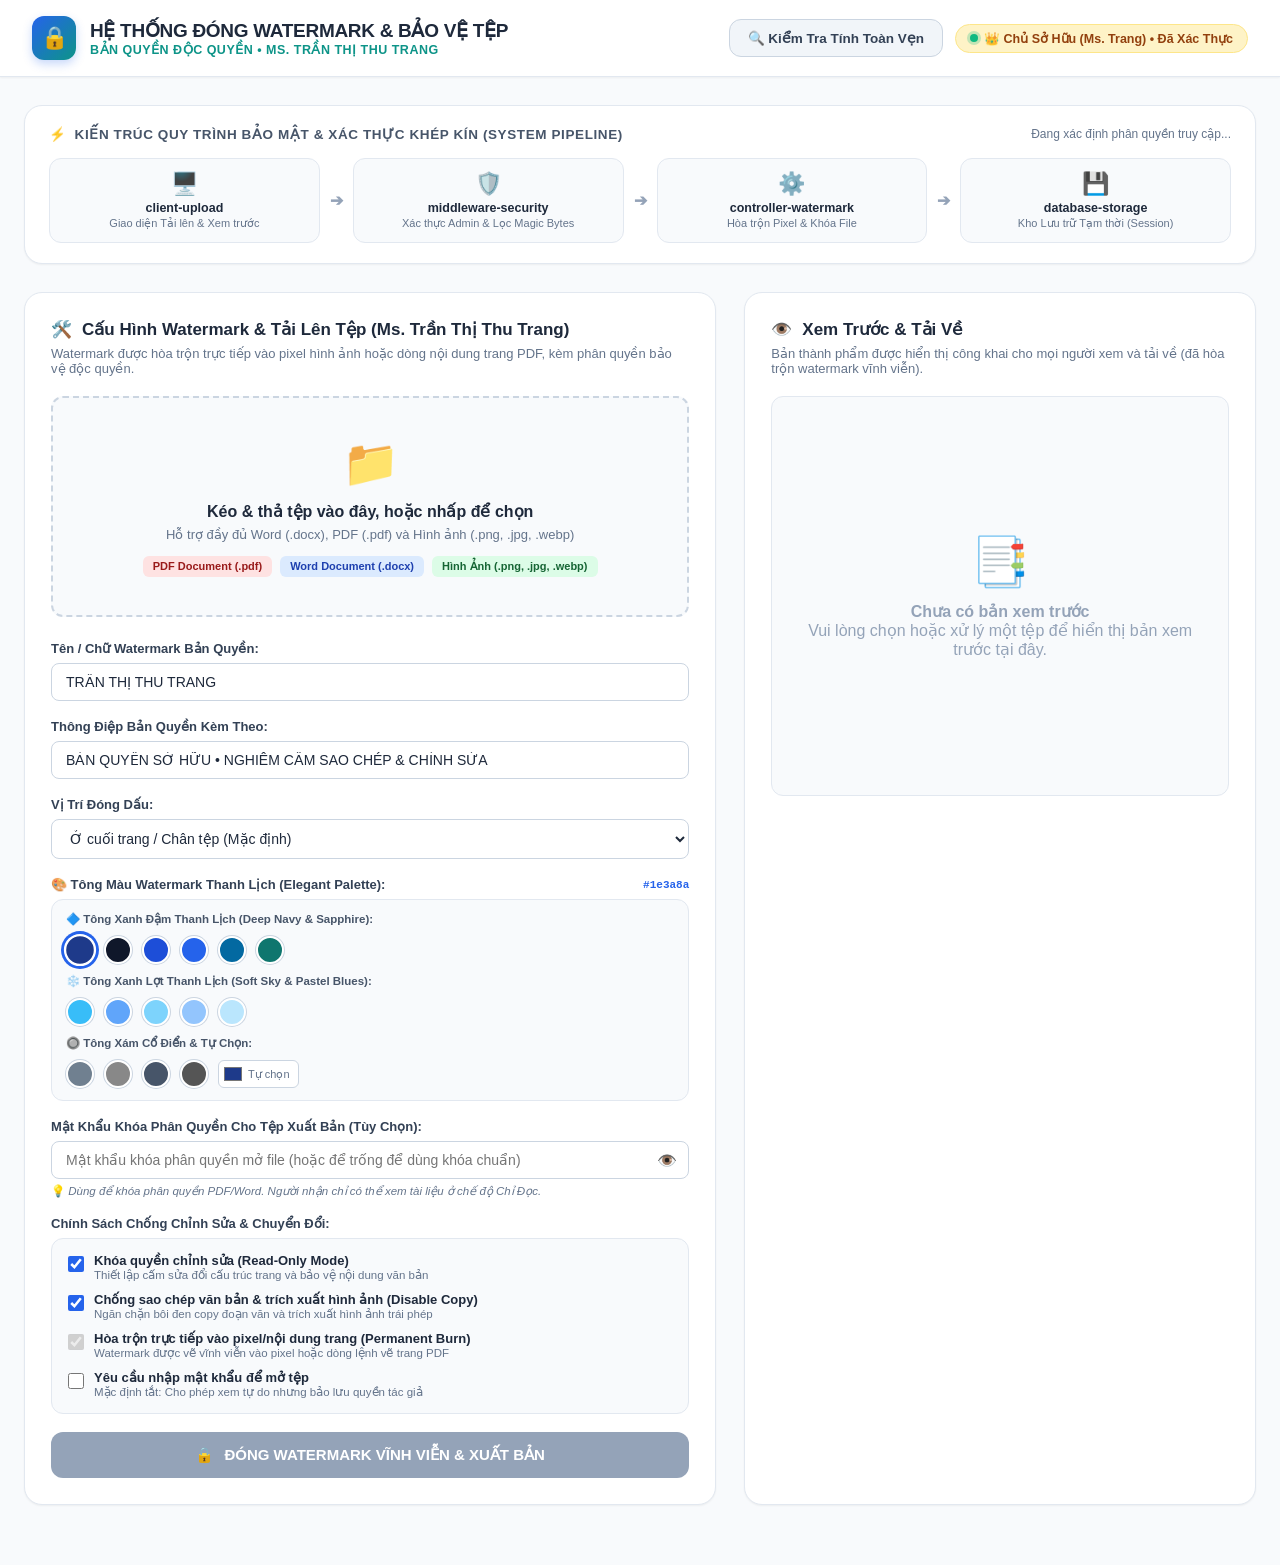
==== commit 68eacf93: "feat(palette): add elegant dark and light blue color palettes for watermarks" ====
--- a/public/index.html
+++ b/public/index.html
@@ -163,15 +163,53 @@
               </select>
             </div>
 
-            <!-- Tone Màu Xám Thanh Lịch -->
-            <div class="form-group">
-              <label class="form-label">Tông Màu Xám Thanh Lịch (Gray Palette):</label>
-              <div class="color-presets">
-                <div class="color-option selected" data-color="#708090" style="background-color: #708090;" title="Slate Gray (Khuyên Dùng)"></div>
-                <div class="color-option" data-color="#888888" style="background-color: #888888;" title="Cool Gray"></div>
-                <div class="color-option" data-color="#475569" style="background-color: #475569;" title="Deep Charcoal"></div>
-                <div class="color-option" data-color="#555555" style="background-color: #555555;" title="Dark Silver"></div>
-                <input type="color" id="customColorInput" value="#708090" style="width: 34px; height: 32px; border: none; cursor: pointer; border-radius: 4px;">
+            <!-- Bảng Màu Thanh Lịch (Palette Xanh Đậm, Xanh Lợt & Xám) -->
+            <div class="form-group">
+              <label class="form-label" style="display: flex; justify-content: space-between; align-items: center;">
+                <span>🎨 Tông Màu Watermark Thanh Lịch (Elegant Palette):</span>
+                <span id="selectedColorCode" style="font-family: monospace; font-size: 11px; color: var(--primary); font-weight: 600;">#1e3a8a</span>
+              </label>
+
+              <div class="palette-container">
+                <!-- 1. Nhóm Xanh Đậm Thanh Lịch (Deep & Navy Blues) -->
+                <div class="palette-section">
+                  <span class="palette-subtitle">🔷 Tông Xanh Đậm Thanh Lịch (Deep Navy & Sapphire):</span>
+                  <div class="color-presets">
+                    <div class="color-option selected" data-color="#1e3a8a" style="background-color: #1e3a8a;" title="Navy Blue (Xanh Hải Quân Đậm - Chuẩn Mực)"></div>
+                    <div class="color-option" data-color="#0f172a" style="background-color: #0f172a;" title="Midnight Blue (Xanh Đêm Sang Trọng)"></div>
+                    <div class="color-option" data-color="#1d4ed8" style="background-color: #1d4ed8;" title="Sapphire Blue (Xanh Lam Đậm Nổi Bật)"></div>
+                    <div class="color-option" data-color="#2563eb" style="background-color: #2563eb;" title="Royal Blue (Xanh Hoàng Gia Tinh Tế)"></div>
+                    <div class="color-option" data-color="#0369a1" style="background-color: #0369a1;" title="Deep Steel Blue (Xanh Mực Thép Đậm)"></div>
+                    <div class="color-option" data-color="#0f766e" style="background-color: #0f766e;" title="Teal Blue (Xanh Cổ Vịt Quý Tộc)"></div>
+                  </div>
+                </div>
+
+                <!-- 2. Nhóm Xanh Lợt Thanh Lịch (Soft & Light Blues) -->
+                <div class="palette-section" style="margin-top: 10px;">
+                  <span class="palette-subtitle">❄️ Tông Xanh Lợt Thanh Lịch (Soft Sky & Pastel Blues):</span>
+                  <div class="color-presets">
+                    <div class="color-option" data-color="#38bdf8" style="background-color: #38bdf8;" title="Sky Blue (Xanh Da Trời Dịu Nhẹ)"></div>
+                    <div class="color-option" data-color="#60a5fa" style="background-color: #60a5fa;" title="Soft Ocean (Xanh Biển Lợt Dịu Mắt)"></div>
+                    <div class="color-option" data-color="#7dd3fc" style="background-color: #7dd3fc;" title="Ice Blue (Xanh Băng Tinh Khôi)"></div>
+                    <div class="color-option" data-color="#93c5fd" style="background-color: #93c5fd;" title="Pastel Blue (Xanh Pastel Nhẹ Nhàng)"></div>
+                    <div class="color-option" data-color="#bae6fd" style="background-color: #bae6fd;" title="Frost Blue (Xanh Khói Lợt Êm Dịu)"></div>
+                  </div>
+                </div>
+
+                <!-- 3. Nhóm Xám Cổ Điển & Màu Tự Chọn -->
+                <div class="palette-section" style="margin-top: 10px;">
+                  <span class="palette-subtitle">🔘 Tông Xám Cổ Điển & Tự Chọn:</span>
+                  <div class="color-presets">
+                    <div class="color-option" data-color="#708090" style="background-color: #708090;" title="Slate Gray (Xám Đá Phiến Cổ Điển)"></div>
+                    <div class="color-option" data-color="#888888" style="background-color: #888888;" title="Cool Gray (Xám Mát)"></div>
+                    <div class="color-option" data-color="#475569" style="background-color: #475569;" title="Deep Charcoal (Xám Than Đậm)"></div>
+                    <div class="color-option" data-color="#555555" style="background-color: #555555;" title="Dark Silver (Bạc Đậm)"></div>
+                    <div class="custom-color-picker-wrapper" title="Nhấp để tự chọn bất kỳ sắc độ màu nào khác">
+                      <input type="color" id="customColorInput" value="#1e3a8a">
+                      <span style="font-size: 11px; color: var(--text-muted); margin-left: 4px;">Tự chọn</span>
+                    </div>
+                  </div>
+                </div>
               </div>
             </div>
 
--- a/static/css/style.css
+++ b/static/css/style.css
@@ -409,31 +409,78 @@
   font-size: 16px;
 }
 
-/* Color Presets */
+/* Color Presets & Palette Groups */
+.palette-container {
+  background: #f8fafc;
+  border: 1px solid #e2e8f0;
+  border-radius: var(--radius-md);
+  padding: 12px 14px;
+}
+
+.palette-section {
+  display: flex;
+  flex-direction: column;
+  gap: 6px;
+}
+
+.palette-subtitle {
+  font-size: 11.5px;
+  font-weight: 600;
+  color: #475569;
+}
+
 .color-presets {
   display: flex;
   gap: 10px;
   align-items: center;
-  margin-top: 8px;
+  flex-wrap: wrap;
+  margin-top: 4px;
 }
 
 .color-option {
-  width: 30px;
-  height: 30px;
+  width: 28px;
+  height: 28px;
   border-radius: 50%;
   cursor: pointer;
   border: 2px solid #ffffff;
   box-shadow: 0 0 0 1px #cbd5e1;
-  transition: transform 0.2s;
+  transition: transform 0.2s, box-shadow 0.2s;
 }
 
 .color-option:hover {
-  transform: scale(1.1);
+  transform: scale(1.15);
+  box-shadow: 0 0 0 1.5px var(--primary);
 }
 
 .color-option.selected {
   box-shadow: 0 0 0 2.5px var(--primary);
-  transform: scale(1.12);
+  transform: scale(1.15);
+}
+
+.custom-color-picker-wrapper {
+  display: inline-flex;
+  align-items: center;
+  background: #ffffff;
+  border: 1px solid #cbd5e1;
+  padding: 2px 8px 2px 3px;
+  border-radius: 6px;
+  cursor: pointer;
+  height: 28px;
+  transition: border-color 0.2s;
+}
+
+.custom-color-picker-wrapper:hover {
+  border-color: var(--primary);
+}
+
+.custom-color-picker-wrapper input[type="color"] {
+  width: 22px;
+  height: 22px;
+  border: none;
+  background: none;
+  cursor: pointer;
+  padding: 0;
+  border-radius: 4px;
 }
 
 /* Checkbox Policies List */
@@ -807,10 +854,8 @@
 }
 
 .form-disabled {
-  opacity: 0.55;
-  pointer-events: none;
+  opacity: 0.85;
   user-select: none;
-  filter: grayscale(0.2);
 }
 
 .rate-limit-warning {
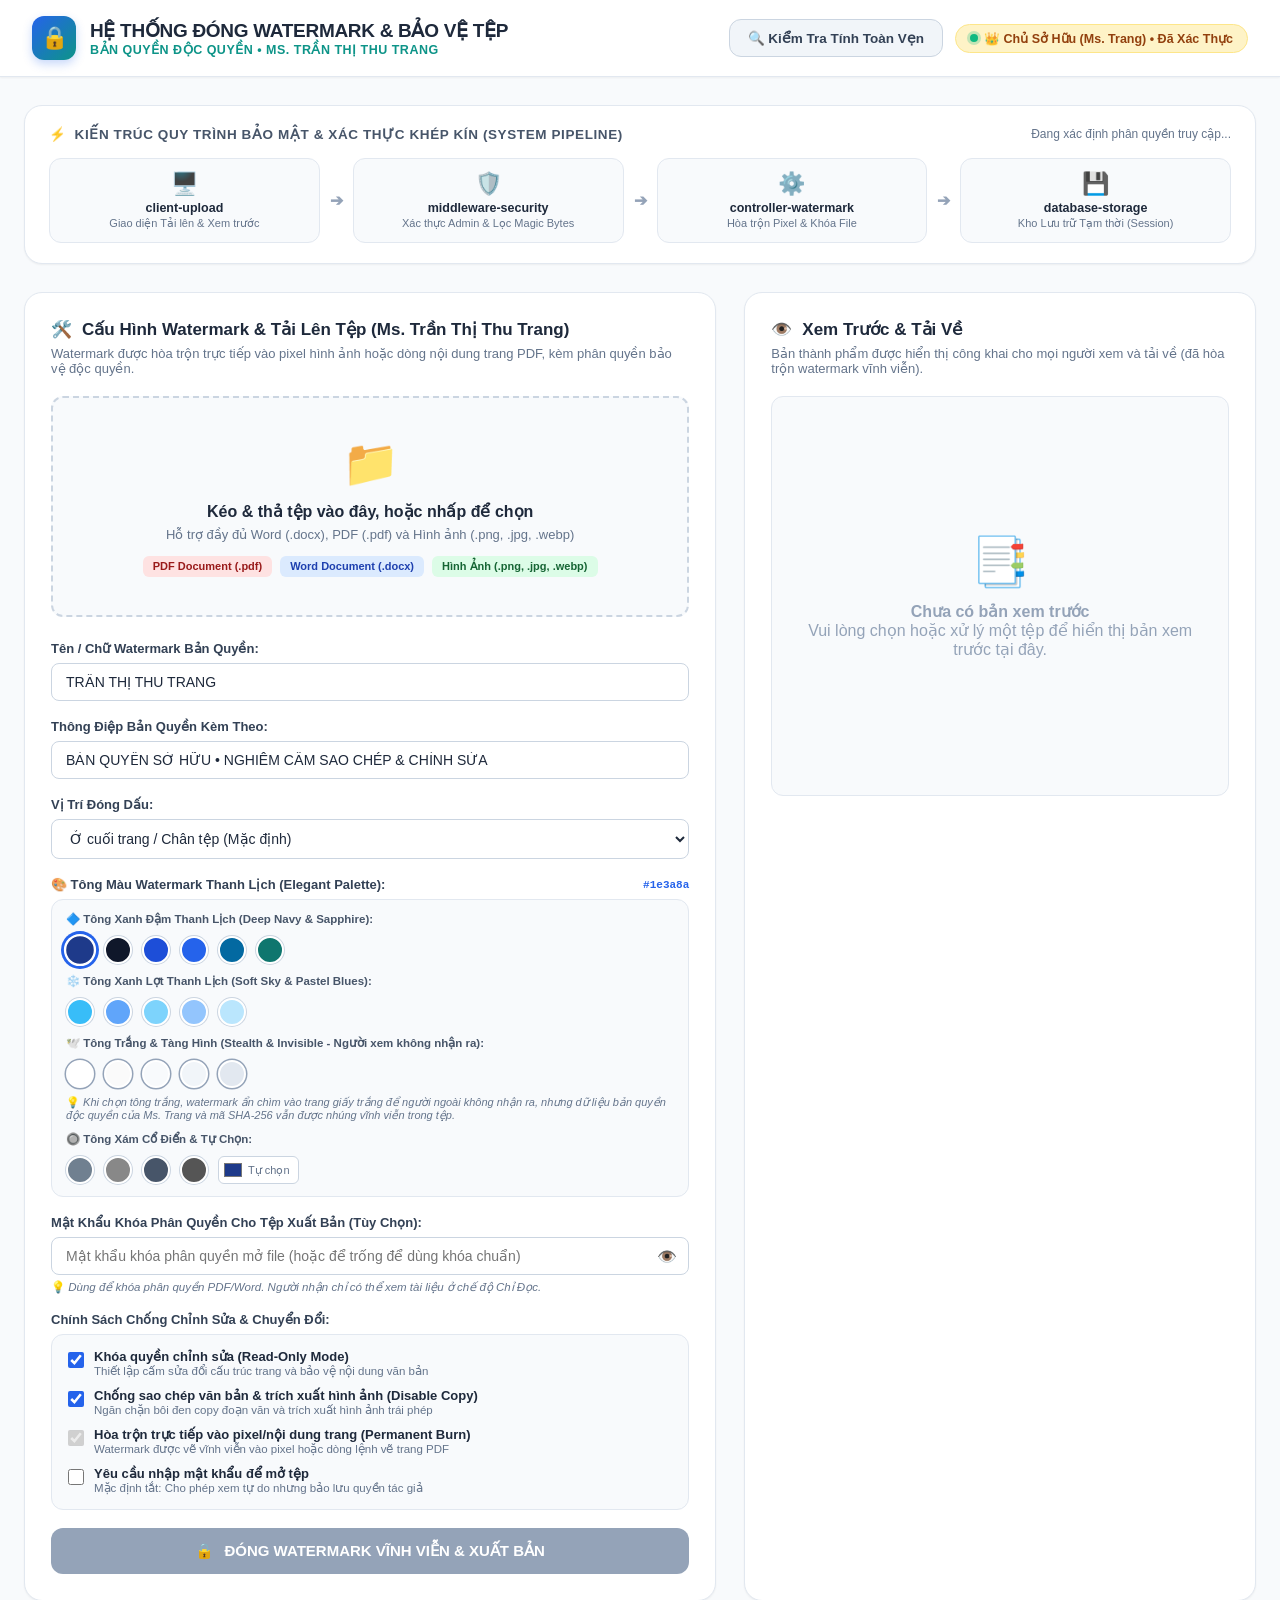
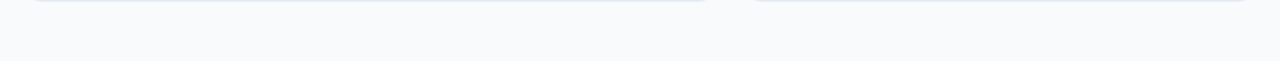
==== commit c0fb4b2e: "feat(palette): add stealth invisible white palette (#ffffff, #fafafa, #f8fafc) and automatic banner " ====
--- a/public/index.html
+++ b/public/index.html
@@ -196,7 +196,22 @@
                   </div>
                 </div>
 
-                <!-- 3. Nhóm Xám Cổ Điển & Màu Tự Chọn -->
+                <!-- 3. Nhóm Tông Trắng & Tàng Hình Bản Quyền (Stealth & Invisible White) -->
+                <div class="palette-section" style="margin-top: 10px;">
+                  <span class="palette-subtitle">🕊️ Tông Trắng & Tàng Hình (Stealth & Invisible - Người xem không nhận ra):</span>
+                  <div class="color-presets">
+                    <div class="color-option color-option-white" data-color="#ffffff" style="background-color: #ffffff;" title="Pure White (#ffffff) - Trắng Tinh Khiết / Tàng Hình Tuyệt Đối"></div>
+                    <div class="color-option color-option-white" data-color="#fafafa" style="background-color: #fafafa;" title="Snow White (#fafafa) - Trắng Tuyết Mờ Ảo Khó Thấy"></div>
+                    <div class="color-option color-option-white" data-color="#f8fafc" style="background-color: #f8fafc;" title="Ghost White (#f8fafc) - Trắng Khói Ẩn Hiện"></div>
+                    <div class="color-option color-option-white" data-color="#f1f5f9" style="background-color: #f1f5f9;" title="Mist White (#f1f5f9) - Trắng Sương Mù Siêu Nhẹ"></div>
+                    <div class="color-option color-option-white" data-color="#e2e8f0" style="background-color: #e2e8f0;" title="Soft Silver White (#e2e8f0) - Trắng Bạc Dấu Chìm Tinh Tế"></div>
+                  </div>
+                  <span style="font-size: 11px; color: #64748b; margin-top: 2px;">
+                    💡 <em>Khi chọn tông trắng, watermark ẩn chìm vào trang giấy trắng để người ngoài không nhận ra, nhưng dữ liệu bản quyền độc quyền của Ms. Trang và mã SHA-256 vẫn được nhúng vĩnh viễn trong tệp.</em>
+                  </span>
+                </div>
+
+                <!-- 4. Nhóm Xám Cổ Điển & Màu Tự Chọn -->
                 <div class="palette-section" style="margin-top: 10px;">
                   <span class="palette-subtitle">🔘 Tông Xám Cổ Điển & Tự Chọn:</span>
                   <div class="color-presets">
--- a/static/css/style.css
+++ b/static/css/style.css
@@ -457,6 +457,21 @@
   transform: scale(1.15);
 }
 
+.color-option-white {
+  border: 2px solid #ffffff;
+  box-shadow: 0 0 0 1.5px #94a3b8;
+}
+
+.color-option-white:hover {
+  box-shadow: 0 0 0 2px var(--primary);
+  transform: scale(1.15);
+}
+
+.color-option-white.selected {
+  box-shadow: 0 0 0 2.5px var(--primary);
+  transform: scale(1.15);
+}
+
 .custom-color-picker-wrapper {
   display: inline-flex;
   align-items: center;
